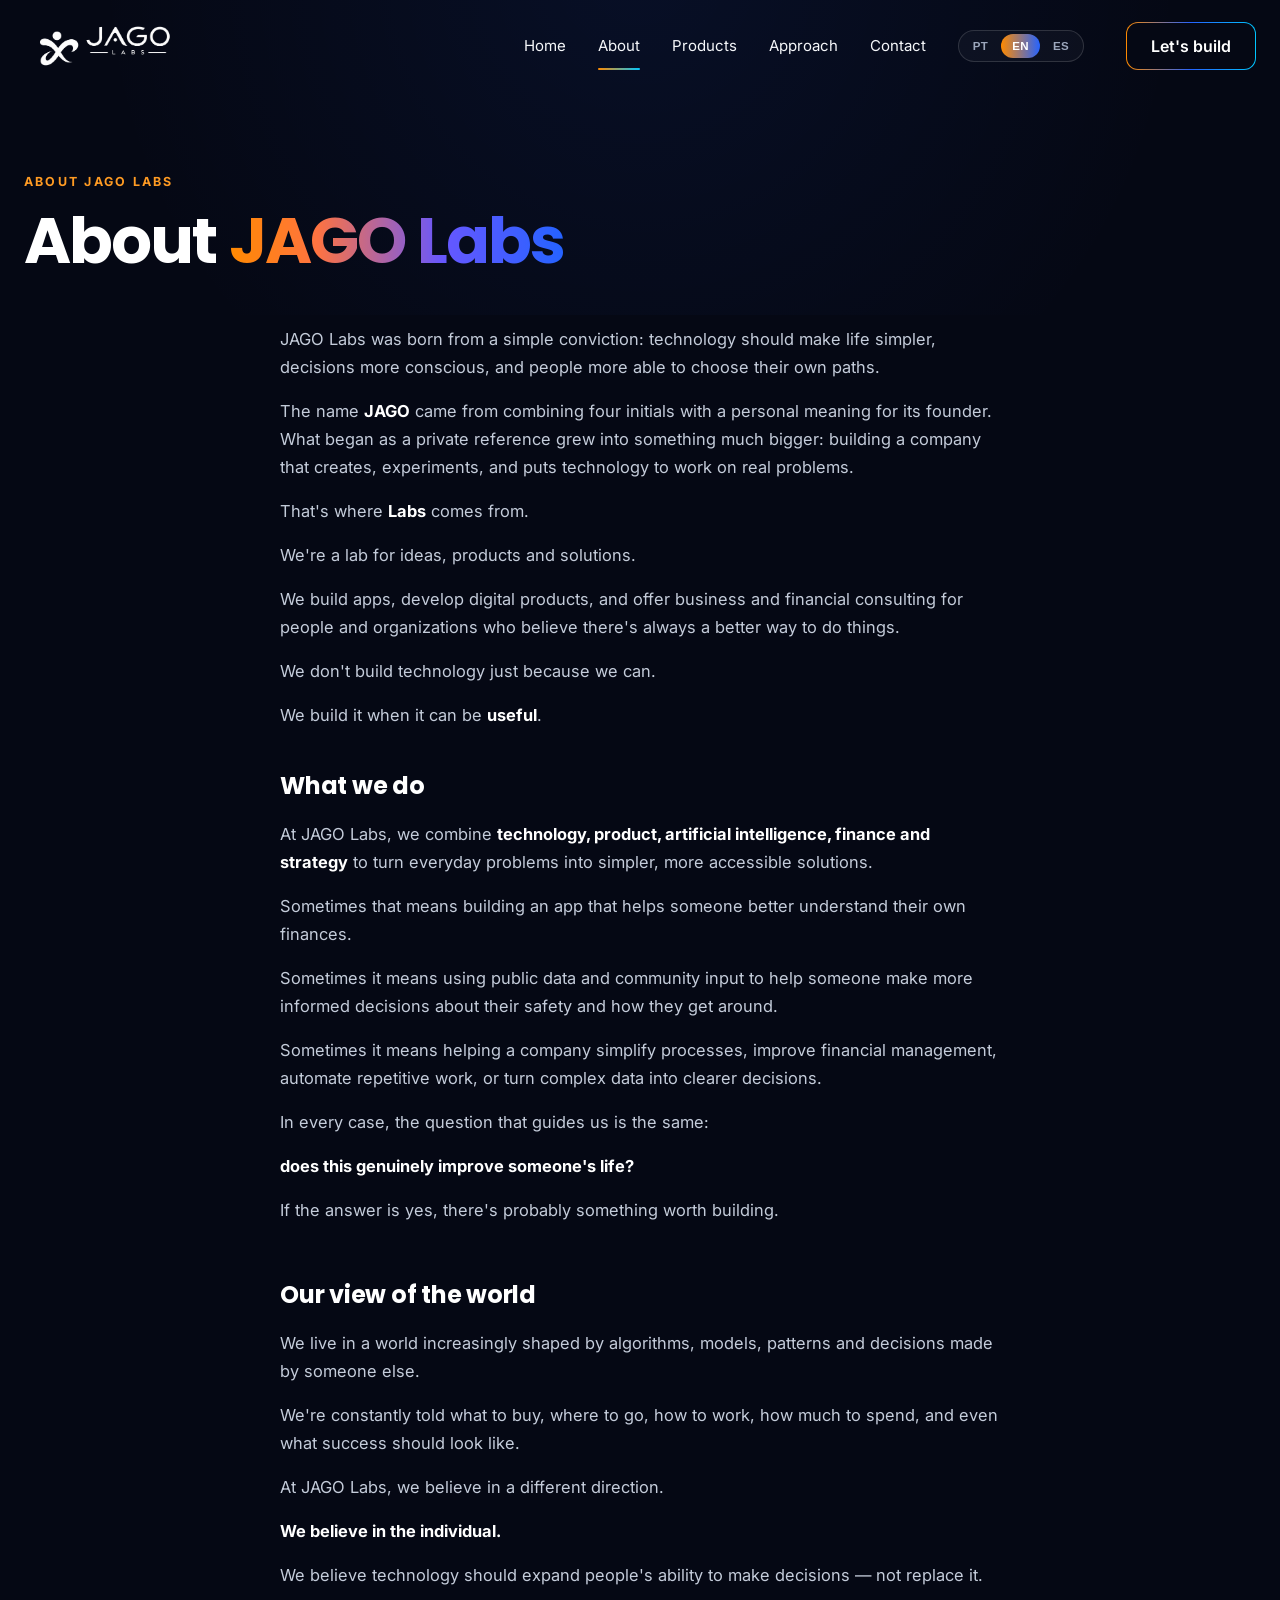
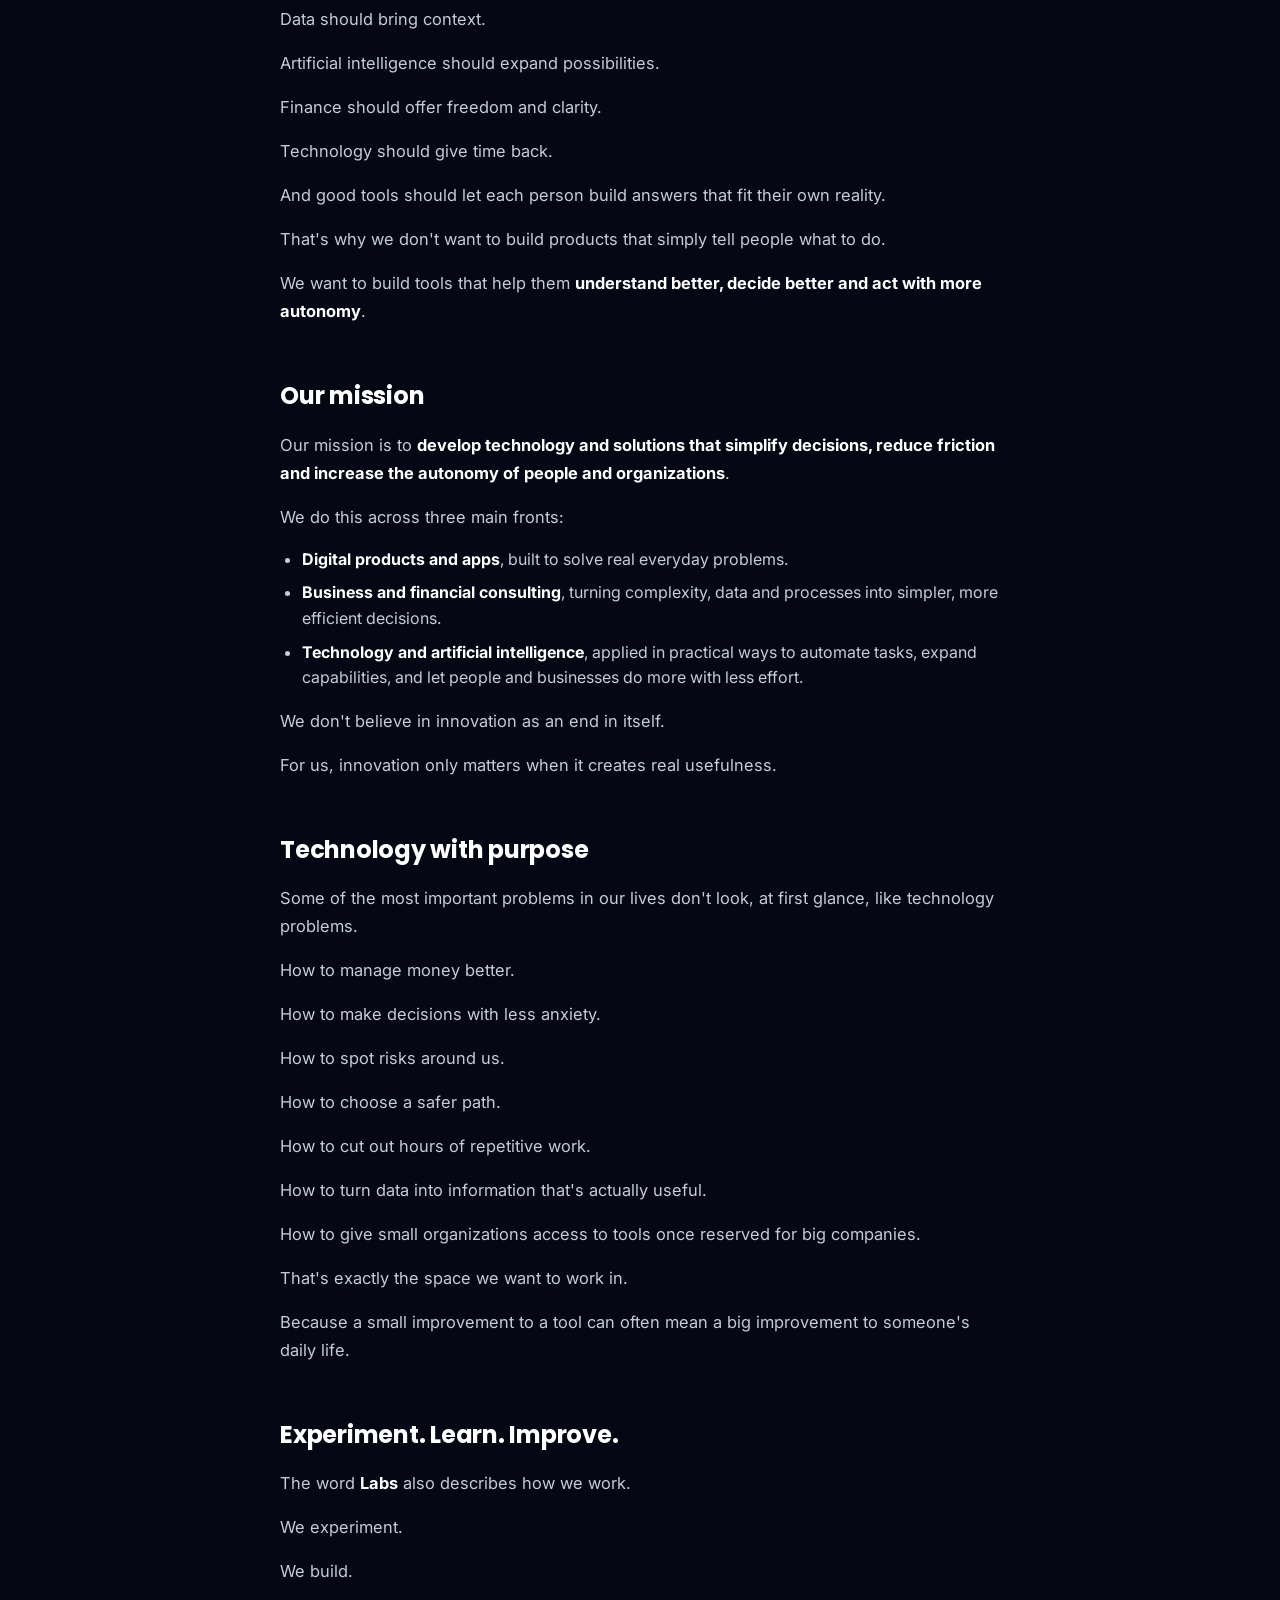
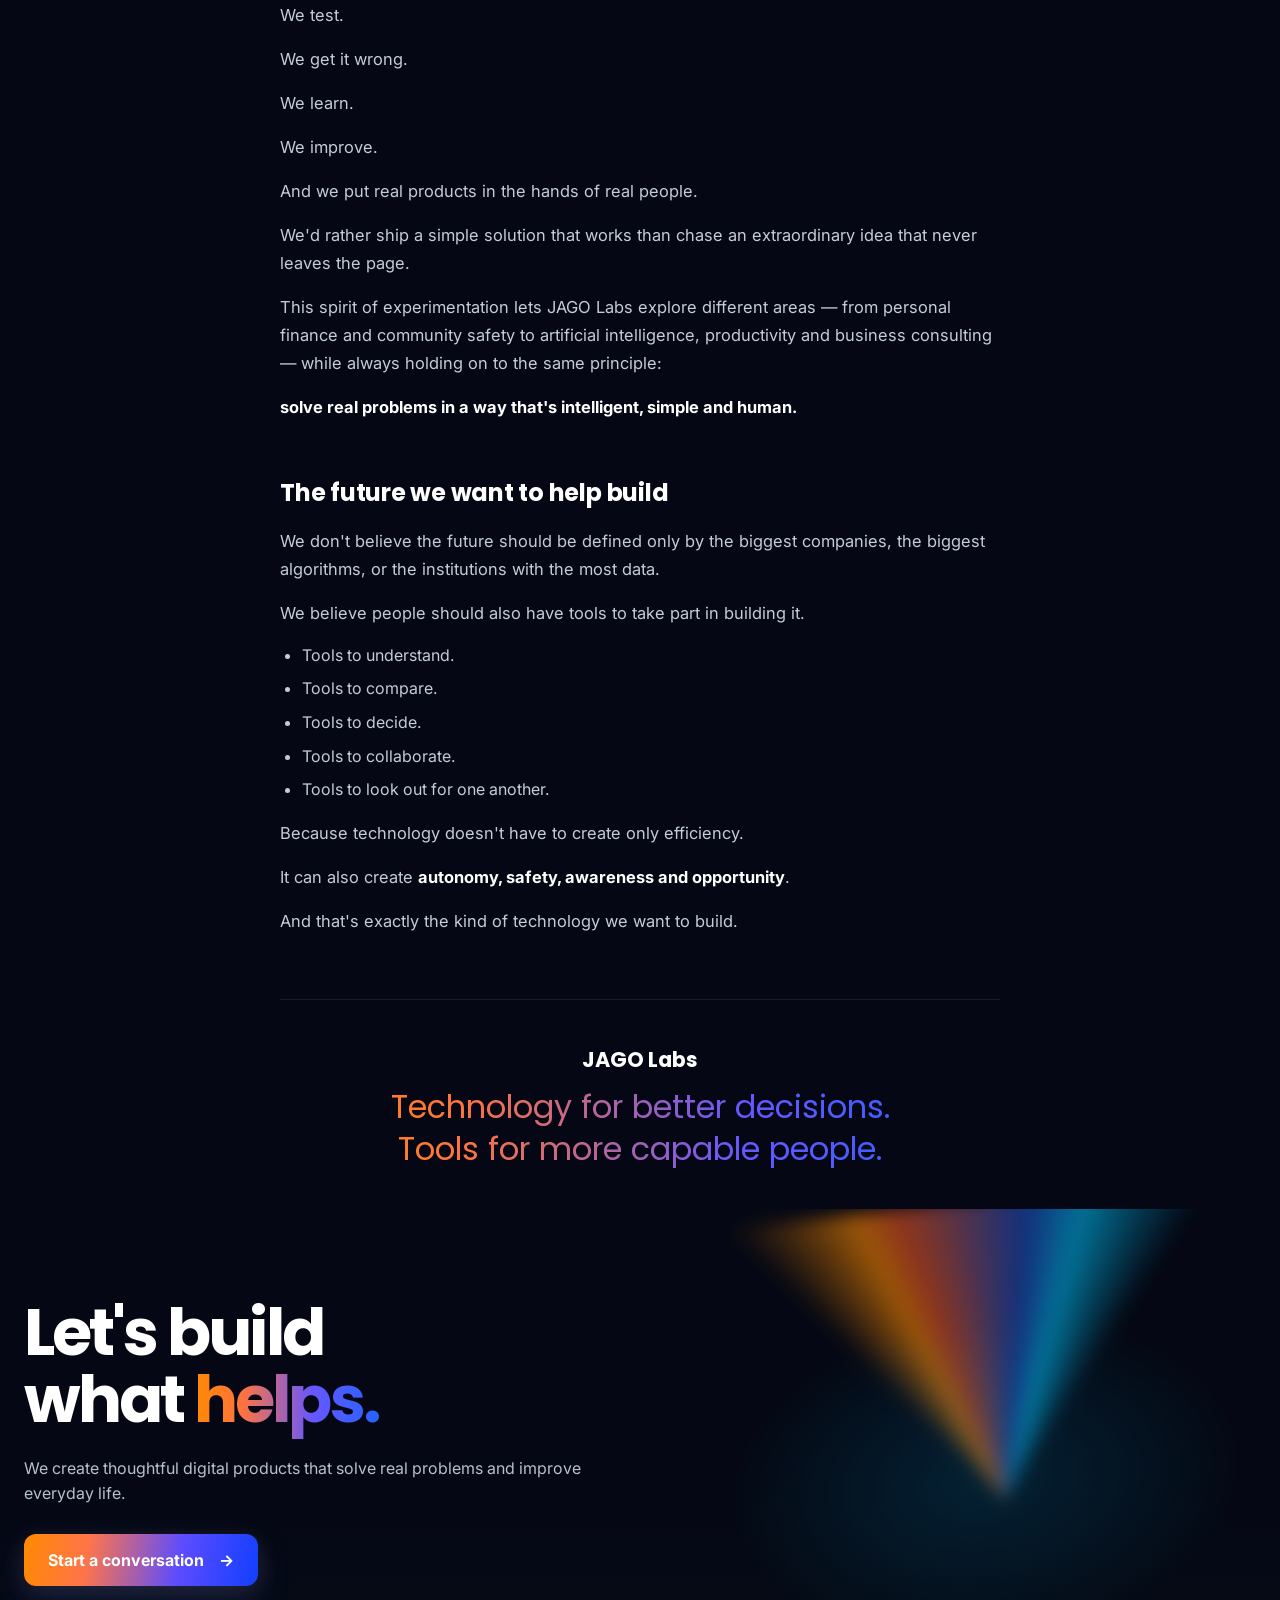
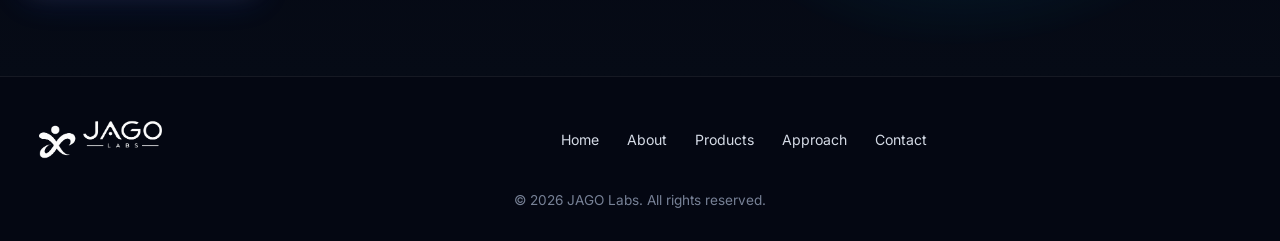
==== about.html @ 6c02ca6c "Initial commit: JAGO Labs website with PT/EN/ES i18n - Homepage, About, and What's next pages with f" ====
<!doctype html>
<html lang="en">
<head>
  <meta charset="utf-8" />
  <meta name="viewport" content="width=device-width, initial-scale=1" />
  <meta name="theme-color" content="#050814" />
  <meta name="description" content="Meet JAGO Labs: a product, technology and consulting lab built to simplify decisions and expand people's autonomy.">
  <title>About — JAGO Labs</title>

  <link rel="canonical" href="https://jagolabs.tech/about.html">
  <link rel="alternate" hreflang="en" href="https://jagolabs.tech/about.html?lang=en">
  <link rel="alternate" hreflang="pt" href="https://jagolabs.tech/about.html?lang=pt">
  <link rel="alternate" hreflang="es" href="https://jagolabs.tech/about.html?lang=es">
  <link rel="alternate" hreflang="x-default" href="https://jagolabs.tech/about.html">

  <meta property="og:type" content="website">
  <meta property="og:url" content="https://jagolabs.tech/about.html">
  <meta property="og:site_name" content="JAGO Labs">
  <meta property="og:title" content="About — JAGO Labs">
  <meta property="og:description" content="Meet JAGO Labs: a product, technology and consulting lab built to simplify decisions and expand people's autonomy.">
  <meta property="og:image" content="https://jagolabs.tech/assets/jago-og-image.jpg">
  <meta property="og:image:width" content="1200">
  <meta property="og:image:height" content="630">
  <meta name="twitter:card" content="summary">
  <meta name="twitter:title" content="About — JAGO Labs">
  <meta name="twitter:description" content="Meet JAGO Labs: a product, technology and consulting lab built to simplify decisions and expand people's autonomy.">
  <meta name="twitter:image" content="https://jagolabs.tech/assets/jago-og-image.jpg">

  <link rel="icon" type="image/png" href="assets/favicon.png">
  <link rel="apple-touch-icon" href="assets/apple-touch-icon.png">

  <link rel="preconnect" href="https://fonts.googleapis.com">
  <link rel="preconnect" href="https://fonts.gstatic.com" crossorigin>
  <link href="https://fonts.googleapis.com/css2?family=Inter:wght@400;500;600;700&family=Poppins:wght@500;600;700&display=swap" rel="stylesheet">
  <link rel="stylesheet" href="styles.css" />
</head>
<body data-meta-prefix="about.">
  <a class="skip-link" href="#main">Skip to content</a>

  <header class="site-header" id="top">
    <div class="container nav-wrap">
      <a class="brand" href="index.html#top" aria-label="JAGO Labs home">
        <img src="assets/jago-logo_white.png" alt="JAGO Labs">
      </a>
      <button class="menu-toggle" aria-label="Open navigation" aria-expanded="false"><span></span><span></span></button>
      <nav class="nav" aria-label="Primary navigation">
        <a href="index.html#top" data-i18n="nav.home">Home</a>
        <a class="active" href="about.html" data-i18n="nav.about">About</a>
        <a href="index.html#products" data-i18n="nav.products">Products</a>
        <a href="index.html#approach" data-i18n="nav.approach">Approach</a>
        <a href="mailto:info@jagolabs.tech" data-i18n="nav.contact" data-open-contact>Contact</a>
        <div class="lang-switch" role="group" aria-label="Language">
          <button type="button" class="lang-option" data-lang="pt">PT</button>
          <button type="button" class="lang-option" data-lang="en">EN</button>
          <button type="button" class="lang-option" data-lang="es">ES</button>
        </div>
      </nav>
      <a class="nav-cta" href="mailto:info@jagolabs.tech" data-i18n="nav.cta" data-open-contact>Let's build</a>
    </div>
  </header>

  <main id="main">
    <section class="about-hero section">
      <div class="container">
        <p class="eyebrow" data-i18n="about.eyebrow">ABOUT JAGO LABS</p>
        <h1><span data-i18n="about.title1">About</span> <span class="gradient-text" data-i18n="about.title2">JAGO Labs</span></h1>
      </div>
    </section>

    <section class="about-content section">
      <div class="container about-container">
        <div class="about-block" data-i18n="about.intro"></div>

        <h3 data-i18n="about.h.whatWeDo">What we do</h3>
        <div class="about-block" data-i18n="about.whatWeDo"></div>

        <h3 data-i18n="about.h.worldview">Our view of the world</h3>
        <div class="about-block" data-i18n="about.worldview"></div>

        <h3 data-i18n="about.h.mission">Our mission</h3>
        <div class="about-block" data-i18n="about.mission"></div>

        <h3 data-i18n="about.h.techPurpose">Technology with purpose</h3>
        <div class="about-block" data-i18n="about.techPurpose"></div>

        <h3 data-i18n="about.h.experiment">Experiment. Learn. Improve.</h3>
        <div class="about-block" data-i18n="about.experiment"></div>

        <h3 data-i18n="about.h.future">The future we want to help build</h3>
        <div class="about-block" data-i18n="about.future"></div>

        <div class="about-closing" data-i18n="about.closing"></div>
      </div>
    </section>

    <section class="cta-section section">
      <div class="cta-wave" aria-hidden="true"></div>
      <div class="container cta-grid">
        <div>
          <h2><span data-i18n="cta.title1">Let's build</span><br><span data-i18n="cta.title2">what</span> <span class="gradient-text" data-i18n="cta.title3">helps.</span></h2>
          <p data-i18n="cta.lead">We create thoughtful digital products that solve real problems and improve everyday life.</p>
          <a class="button button-primary" href="mailto:info@jagolabs.tech" data-open-contact><span data-i18n="cta.button">Start a conversation</span> <span aria-hidden="true">→</span></a>
        </div>
      </div>
    </section>
  </main>

  <footer class="footer">
    <div class="container footer-row">
      <img src="assets/jago-logo_white.png" alt="JAGO Labs" class="footer-logo">
      <nav class="footer-nav" aria-label="Footer navigation">
        <a href="index.html#top" data-i18n="nav.home">Home</a><a href="about.html" data-i18n="nav.about">About</a><a href="index.html#products" data-i18n="nav.products">Products</a><a href="index.html#approach" data-i18n="nav.approach">Approach</a><a href="mailto:info@jagolabs.tech" data-i18n="nav.contact" data-open-contact>Contact</a>
      </nav>
    </div>
    <div class="container copyright">© <span id="year"></span> JAGO Labs. <span data-i18n="footer.rights">All rights reserved.</span></div>
  </footer>

  <div class="modal-overlay" id="contactModal" role="dialog" aria-modal="true" aria-labelledby="contactModalTitle" aria-hidden="true">
    <div class="modal-box">
      <button type="button" class="modal-close" id="contactModalClose" aria-label="Close">×</button>
      <h3 id="contactModalTitle" data-i18n="contact.modalTitle">Let's talk</h3>
      <p class="modal-lead" data-i18n="contact.modalLead">Tell us a bit about you and what you have in mind — we'll get back to you.</p>
      <form id="contactForm">
        <label for="contactName" data-i18n="contact.nameLabel">Name</label>
        <input type="text" id="contactName" name="name" autocomplete="name" required>

        <label for="contactContact" data-i18n="contact.contactLabel">Email or phone</label>
        <input type="text" id="contactContact" name="contact" autocomplete="email" required>

        <label for="contactMessage" data-i18n="contact.messageLabel">Message</label>
        <textarea id="contactMessage" name="message" rows="4" required></textarea>

        <button type="submit" class="button button-primary"><span data-i18n="contact.send">Send</span> <span aria-hidden="true">→</span></button>
      </form>
      <p class="modal-alt"><span data-i18n="contact.orDirect">Prefer to write directly?</span> <a href="mailto:info@jagolabs.tech">info@jagolabs.tech</a></p>
    </div>
  </div>

  <script src="i18n.js"></script>
  <script src="script.js"></script>
</body>
</html>
---- styles.css ----
:root{--navy:#050814;--navy-2:#0A1020;--card:#0F1624;--white:#FFF;--muted:#9CA7BC;--line:rgba(255,255,255,.08);--orange:#FF8A00;--orange-2:#FF5A21;--blue:#2563FF;--cyan:#00C6FF;--green:#4ADE80;--purple:#A855F7;--radius:20px;--shadow:0 18px 40px rgba(0,0,0,.32)}
*{box-sizing:border-box}html{scroll-behavior:smooth}body{margin:0;background:radial-gradient(circle at 50% -10%,rgba(37,99,255,.08),transparent 34rem),var(--navy);color:var(--white);font-family:"Inter",system-ui,-apple-system,BlinkMacSystemFont,"Segoe UI",sans-serif;line-height:1.55;overflow-x:hidden}a{color:inherit;text-decoration:none}img{max-width:100%;display:block}.container{width:min(1280px,calc(100% - 48px));margin-inline:auto}.section{position:relative}.eyebrow{margin:0 0 16px;font-size:.78rem;letter-spacing:.18em;font-weight:700;color:#FF9B23}.eyebrow.blue{color:#2F7BFF}.gradient-text{background:linear-gradient(90deg,var(--orange) 0%,#FF7340 26%,#6657FF 64%,var(--blue) 100%);-webkit-background-clip:text;background-clip:text;color:transparent}
.skip-link{position:absolute;left:16px;top:-60px;z-index:100;background:var(--white);color:var(--navy);padding:10px 18px;border-radius:10px;font-weight:700;transition:top .2s}.skip-link:focus{top:16px}
.site-header{position:absolute;inset:0 0 auto;z-index:30;height:92px;display:flex;align-items:center}.nav-wrap{display:flex;align-items:center;gap:30px}.brand{width:190px;flex:0 0 auto}.nav{display:flex;align-items:center;gap:32px;margin-left:auto}.nav a{position:relative;color:#F5F7FA;font-size:.94rem;padding:18px 0}.nav a.active::after,.nav a:hover::after{content:"";position:absolute;left:0;right:0;bottom:6px;height:2px;background:linear-gradient(90deg,var(--orange),var(--cyan));border-radius:99px}.nav-cta{border:1px solid transparent;background:linear-gradient(var(--navy),var(--navy)) padding-box,linear-gradient(90deg,var(--orange),var(--blue),var(--cyan)) border-box;border-radius:12px;padding:11px 24px;margin-left:12px;font-weight:600}.menu-toggle{display:none}
.lang-switch{display:flex;align-items:center;gap:2px;border:1px solid rgba(255,255,255,.14);border-radius:99px;padding:3px;background:rgba(255,255,255,.03)}.lang-option{border:0;background:transparent;color:#9CA7BC;font-size:.72rem;font-weight:700;letter-spacing:.03em;padding:6px 11px;border-radius:99px;cursor:pointer;transition:.2s}.lang-option:hover{color:#F5F7FA}.lang-option.active{background:linear-gradient(90deg,var(--orange),var(--blue));color:#fff}
.hero{min-height:720px;display:flex;align-items:center;padding:132px 0 76px;isolation:isolate;overflow:hidden}.hero::before{content:"";position:absolute;inset:0;background:radial-gradient(circle at 79% 51%,rgba(0,198,255,.11),transparent 22%),radial-gradient(circle at 67% 48%,rgba(37,99,255,.11),transparent 25%);z-index:-3}.hero-grid{display:grid;grid-template-columns:.95fr 1.05fr;align-items:center;gap:50px;position:relative;z-index:4}.hero-copy{max-width:580px}.hero h1{font-family:"Poppins",sans-serif;font-size:clamp(4rem,6.8vw,6.8rem);line-height:.92;letter-spacing:-.055em;margin:0 0 28px}.hero-lead{color:#C8D0DE;max-width:600px;font-size:1.13rem;margin:0 0 34px}.hero-actions{display:flex;gap:16px;flex-wrap:wrap}.button{height:52px;padding:0 24px;display:inline-flex;align-items:center;justify-content:center;gap:15px;border-radius:12px;font-weight:700;transition:.2s}.button:hover{transform:translateY(-2px)}.button-primary{background:linear-gradient(100deg,var(--orange) 0%,#FF7548 27%,#5C4CFF 66%,#123FFF 100%);box-shadow:0 12px 34px rgba(37,99,255,.2),0 6px 24px rgba(255,138,0,.12)}.button-secondary{background:rgba(9,13,26,.6);border:1px solid rgba(255,255,255,.25)}
.hero-art{min-height:475px;display:grid;place-items:center;position:relative}.hero-symbol{width:min(420px,70%);filter:drop-shadow(0 22px 50px rgba(13,68,255,.22));position:relative;z-index:3}.symbol-orbit{width:490px;height:490px;position:absolute;border:1px solid rgba(0,198,255,.08);border-radius:50%;transform:rotate(-17deg)}.particle{position:absolute;width:4px;height:4px;border-radius:50%;background:#00C6FF;box-shadow:0 0 12px #00C6FF}.p1{right:12%;top:18%}.p2{right:3%;top:47%}.p3{left:14%;bottom:16%;background:#FF8A00}.p4{right:24%;bottom:5%}.hero-wave{position:absolute;left:-2%;right:-2%;bottom:-3%;width:104%;height:81%;z-index:-1;pointer-events:none}.hero-glow{position:absolute;width:420px;height:420px;filter:blur(100px);opacity:.14;border-radius:50%;z-index:-2}.hero-glow--orange{background:var(--orange);left:-220px;bottom:-110px}.hero-glow--blue{background:var(--cyan);right:-220px;bottom:-100px}
.section-panel{background:radial-gradient(circle at 50% 0%,rgba(37,99,255,.06),transparent 29rem),linear-gradient(180deg,#07101E 0%,#050A15 100%);padding:74px 0 70px;border-top:1px solid rgba(255,255,255,.03)}.section-heading{text-align:center;max-width:760px;margin:0 auto 42px}.section-heading h2{font-family:"Poppins",sans-serif;font-size:clamp(2.3rem,4vw,3.6rem);line-height:1.1;margin:0 0 14px;letter-spacing:-.035em}.section-heading p{color:var(--muted);margin:0;font-size:1.03rem}.product-grid{display:grid;grid-template-columns:repeat(3,1fr);gap:20px}.product-card{position:relative;min-height:350px;overflow:hidden;border:1px solid rgba(255,255,255,.09);border-radius:var(--radius);background:linear-gradient(145deg,rgba(255,255,255,.032),rgba(255,255,255,.008)),var(--card);box-shadow:var(--shadow);padding:28px 26px;display:grid;grid-template-columns:1fr 145px;gap:16px}.product-card::after{content:"";position:absolute;inset:auto -70px -100px auto;width:220px;height:220px;border-radius:50%;filter:blur(60px);opacity:.08}.product-card--green::after{background:var(--green)}.product-card--blue::after{background:var(--blue)}.product-card--purple::after{background:var(--purple)}.product-title-row{display:flex;align-items:center;gap:14px}.product-icon{width:58px;height:58px;border-radius:15px;display:grid;place-items:center;font-size:1.7rem;font-weight:800;background:rgba(74,222,128,.11);color:var(--green);border:1px solid rgba(255,255,255,.06)}.product-icon--logo{background:transparent;border:0;padding:0}.product-icon--logo img{width:100%;height:100%;object-fit:contain;display:block}.product-card--blue .product-icon{background:rgba(37,99,255,.15);color:#2C8DFF}.product-card--purple .product-icon{background:rgba(168,85,247,.14);color:#A855F7}.product-copy{display:flex;flex-direction:column}.product-copy h3{margin:0;font-size:1.35rem}.product-card--green h3,.product-card--green .learn-link{color:var(--green)}.product-card--blue h3,.product-card--blue .learn-link{color:#31A5FF}.product-card--purple h3,.product-card--purple .learn-link{color:#B46AFF}.product-tagline{margin:3px 0 0;font-size:.9rem;color:#EEF3FB}.product-description{color:#AEB8C9;margin:30px 0 24px;font-size:.95rem}.learn-link{font-weight:700;margin-top:auto}.learn-link span{padding-left:8px}
.phone{align-self:end;justify-self:end;width:142px;height:278px;border-radius:28px;padding:7px;background:linear-gradient(135deg,#4D5562,#0A0D12 40%,#5B6370);box-shadow:0 12px 28px rgba(0,0,0,.45);position:relative;transform:translateY(10px)}.phone::after{content:"";position:absolute;inset:7px;border-radius:22px;border:1px solid rgba(255,255,255,.05);pointer-events:none}.phone-notch{position:absolute;top:9px;left:50%;transform:translateX(-50%);width:58px;height:14px;border-radius:0 0 10px 10px;background:#05070B;z-index:4}.screen{height:100%;border-radius:22px;background:linear-gradient(180deg,#0A1019,#0D141F);padding:35px 12px 12px;color:#F3F6FA;display:flex;flex-direction:column;gap:9px;overflow:hidden}.screen small{color:#97A3B4}.screen strong{font-size:.96rem}.screen-row{display:flex;justify-content:space-between;font-size:.57rem;color:#8691A0;border-top:1px solid rgba(255,255,255,.05);padding-top:8px}.screen-row b{color:#DCE4EF}.ring{width:62px;height:62px;border-radius:50%;margin:10px auto 3px;background:conic-gradient(var(--green) 0 78%,#1A2433 78% 100%);position:relative}.ring::after{content:"78%";position:absolute;inset:10px;display:grid;place-items:center;border-radius:50%;background:#0C131C;font-size:.67rem;font-weight:700}.health-pill{margin-top:auto;text-align:center;color:var(--green);background:rgba(74,222,128,.08);border:1px solid rgba(74,222,128,.16);padding:7px 5px;border-radius:10px;font-size:.62rem}.map-screen{position:relative;background:linear-gradient(35deg,rgba(8,12,20,.4),rgba(9,15,28,.34)),repeating-linear-gradient(40deg,#263142 0 8px,#1B2532 8px 10px)}.map-dot{position:absolute;width:10px;height:10px;border-radius:50%;background:#FF7A00;border:2px solid white;box-shadow:0 0 0 4px rgba(255,122,0,.15)}.d1{left:22px;top:76px}.d2{right:24px;top:85px}.d3{left:58px;top:126px}.d4{right:43px;top:145px}.d5{left:28px;bottom:72px}.d6{right:22px;bottom:82px}.map-route{position:absolute;left:15px;right:15px;top:110px;height:70px;border:2px dashed rgba(49,165,255,.8);border-radius:50%}.map-cta{position:absolute;left:10px;right:10px;bottom:12px;padding:8px;text-align:center;border-radius:10px;background:#121D2A;border:1px solid rgba(255,255,255,.07);color:#CFE7FF;font-size:.6rem}.task{display:flex;align-items:center;gap:8px;padding:9px 0;border-bottom:1px solid rgba(255,255,255,.05);font-size:.56rem;color:#B3BDCA}.task i{width:9px;height:9px;border:1px solid #A855F7;border-radius:50%}
.values-strip{margin-top:30px;border:1px solid rgba(255,255,255,.08);background:linear-gradient(90deg,rgba(255,138,0,.025),rgba(37,99,255,.03),rgba(0,198,255,.025));border-radius:18px;padding:26px 22px;display:grid;grid-template-columns:repeat(4,1fr);gap:0;box-shadow:var(--shadow)}.value-item{display:grid;grid-template-columns:52px 1fr;gap:14px;padding:6px 25px;border-right:1px solid rgba(255,255,255,.08)}.value-item:last-child{border-right:0}.value-icon{width:48px;height:48px;border-radius:50%;display:grid;place-items:center;font-weight:800;border:1px solid currentColor;background:rgba(255,255,255,.025)}.value-icon.orange{color:var(--orange)}.value-icon.blue{color:#2A8CFF}.value-icon.green{color:#52D85F}.value-icon.purple{color:#9B55FF}.value-item h4{margin:2px 0 4px;font-size:.95rem}.value-item p{margin:0;color:#8F9AAF;font-size:.76rem;line-height:1.45}
.cta-section{min-height:420px;padding:90px 0;overflow:hidden;background:linear-gradient(180deg,#050814,#050814 60%,#060B16)}.cta-grid{min-height:260px;display:flex;align-items:center;position:relative;z-index:3}.cta-grid>div{max-width:560px}.cta-grid h2{font-family:"Poppins",sans-serif;font-size:clamp(3rem,5.1vw,5.3rem);line-height:1.02;letter-spacing:-.045em;margin:0 0 24px}.cta-grid p{color:#B7C0CE;max-width:560px;margin-bottom:28px}.cta-wave{position:absolute;right:-6%;top:8%;width:58%;height:100%;background:radial-gradient(ellipse at 50% 50%,rgba(0,198,255,.16),transparent 42%),conic-gradient(from 220deg at 52% 54%,transparent 0 28%,rgba(255,138,0,.7) 33%,rgba(255,90,33,.65) 35%,rgba(37,99,255,.52) 42%,rgba(0,198,255,.65) 45%,transparent 50% 100%);filter:blur(7px);transform:rotate(-7deg) scale(1.2);opacity:.85}.footer{border-top:1px solid rgba(255,255,255,.07);padding:34px 0 30px;background:#040712}.footer-row{display:flex;align-items:center;gap:28px}.footer-logo{width:180px}.footer-nav{display:flex;gap:28px;margin:auto}.footer-nav a{color:#D4DAE5;font-size:.88rem}.copyright{text-align:center;color:#778196;margin-top:22px;font-size:.85rem}
.modal-overlay{position:fixed;inset:0;background:rgba(3,5,12,.72);backdrop-filter:blur(3px);display:none;align-items:center;justify-content:center;z-index:200;padding:20px}.modal-overlay.open{display:flex}.modal-box{position:relative;width:min(460px,100%);max-height:90vh;overflow-y:auto;background:linear-gradient(160deg,#0F1624,#0A0F1B);border:1px solid rgba(255,255,255,.1);border-radius:20px;padding:34px 30px 28px;box-shadow:0 30px 70px rgba(0,0,0,.5)}.modal-close{position:absolute;top:14px;right:14px;width:34px;height:34px;border-radius:50%;border:1px solid rgba(255,255,255,.15);background:transparent;color:#F5F7FA;font-size:1.3rem;line-height:1;cursor:pointer;display:grid;place-items:center}.modal-close:hover{border-color:rgba(255,255,255,.4)}.modal-box h3{font-family:"Poppins",sans-serif;font-size:1.7rem;margin:0 0 8px}.modal-lead{color:var(--muted);margin:0 0 22px;font-size:.92rem}
#contactForm{display:flex;flex-direction:column;gap:14px}#contactForm label{font-size:.8rem;font-weight:600;color:#C8D0DE;margin-bottom:-6px}#contactForm input,#contactForm textarea{width:100%;background:rgba(255,255,255,.04);border:1px solid rgba(255,255,255,.14);border-radius:10px;padding:11px 13px;color:#fff;font-family:inherit;font-size:.94rem;resize:vertical}#contactForm input:focus,#contactForm textarea:focus{outline:2px solid var(--cyan);outline-offset:1px}#contactForm button{margin-top:6px;border:0;cursor:pointer}
.modal-alt{margin:20px 0 0;text-align:center;color:var(--muted);font-size:.85rem}.modal-alt a{color:#31A5FF;font-weight:600}

.about-hero{padding:172px 0 40px;background:radial-gradient(circle at 50% -10%,rgba(37,99,255,.08),transparent 34rem),var(--navy)}.about-hero h1{font-family:"Poppins",sans-serif;font-size:clamp(2.6rem,5vw,4.2rem);line-height:1.05;letter-spacing:-.03em;margin:10px 0 0}
.about-content{padding:10px 0 30px}.about-container{max-width:720px;margin:0 auto}.about-container h3{font-family:"Poppins",sans-serif;font-size:1.5rem;letter-spacing:-.01em;margin:52px 0 16px;color:#fff}.about-container h3:first-of-type{margin-top:38px}.about-block p{color:#C4CCDA;font-size:1.03rem;line-height:1.7;margin:0 0 16px}.about-block strong{color:#fff;font-weight:700}.about-block ul{margin:0 0 16px;padding-left:22px;color:#C4CCDA}.about-block li{margin-bottom:8px;line-height:1.6}.about-closing{margin:64px 0 10px;text-align:center;padding-top:44px;border-top:1px solid rgba(255,255,255,.08)}.about-brand{font-family:"Poppins",sans-serif;font-weight:700;font-size:1.3rem;margin:0 0 10px;color:#fff}.about-tagline{font-family:"Poppins",sans-serif;font-size:clamp(1.4rem,3vw,2rem);line-height:1.3;margin:0;background:linear-gradient(90deg,var(--orange) 0%,#FF7340 26%,#6657FF 64%,var(--blue) 100%);-webkit-background-clip:text;background-clip:text;color:transparent}
@media (max-width:860px){.about-hero{padding:130px 0 30px}}
.roadmap-section{padding-top:10px}.roadmap-grid{display:grid;grid-template-columns:repeat(auto-fit,minmax(280px,1fr));gap:20px}.roadmap-card{border:1px solid rgba(255,255,255,.09);border-radius:var(--radius);background:linear-gradient(145deg,rgba(255,255,255,.032),rgba(255,255,255,.008)),var(--card);padding:28px 26px;box-shadow:var(--shadow)}.roadmap-card h3{font-family:"Poppins",sans-serif;font-size:1.12rem;margin:0 0 12px;color:#fff}.roadmap-card .about-block p{font-size:.93rem;margin-bottom:12px}
.roadmap-icon{width:52px;height:52px;border-radius:14px;display:grid;place-items:center;margin-bottom:18px;border:1px solid currentColor;background:rgba(255,255,255,.03)}.roadmap-icon svg{width:26px;height:26px}.roadmap-icon.orange{color:var(--orange)}.roadmap-icon.blue{color:#2A8CFF}.roadmap-icon.green{color:#52D85F}.roadmap-icon.purple{color:#9B55FF}.roadmap-icon.cyan{color:var(--cyan)}
.sector-tags{display:flex;flex-wrap:wrap;gap:10px;justify-content:center;margin:26px 0 40px}.sector-tags .sector-tag{padding:8px 16px;border-radius:99px;border:1px solid rgba(255,255,255,.14);background:rgba(255,255,255,.03);font-size:.85rem;color:#DCE4EF}
.roadmap-closing{text-align:center;max-width:640px;margin:0 auto}
@media (max-width:1050px){.nav{gap:20px}.product-grid{grid-template-columns:1fr}.product-card{min-height:315px;grid-template-columns:1fr 170px}.values-strip{grid-template-columns:1fr 1fr}.value-item:nth-child(2){border-right:0}.value-item:nth-child(-n+2){border-bottom:1px solid rgba(255,255,255,.08);padding-bottom:20px;margin-bottom:14px}}
@media (max-width:860px){.site-header{height:78px}.brand{width:155px}.nav,.nav-cta{display:none}.menu-toggle{display:block;margin-left:auto;width:44px;height:44px;border:0;background:transparent;position:relative}.menu-toggle span{position:absolute;width:22px;height:2px;background:#fff;left:11px;transition:.2s}.menu-toggle span:first-child{top:16px}.menu-toggle span:last-child{top:26px}.menu-toggle[aria-expanded="true"] span:first-child{transform:translateY(5px) rotate(45deg)}.menu-toggle[aria-expanded="true"] span:last-child{transform:translateY(-5px) rotate(-45deg)}.nav.open{display:flex;position:absolute;top:68px;left:24px;right:24px;flex-direction:column;align-items:flex-start;gap:4px;background:rgba(5,8,20,.97);border:1px solid var(--line);border-radius:16px;padding:18px 22px;box-shadow:var(--shadow)}.nav.open a{width:100%}.nav.open .lang-switch{margin-top:10px}.hero{padding-top:112px}.hero-grid{grid-template-columns:1fr;gap:15px}.hero-copy{max-width:670px}.hero-art{min-height:340px}.hero-symbol{width:min(380px,62vw)}.hero-wave{bottom:5%;height:48%}.cta-wave{width:80%;right:-35%;opacity:.56}}
@media (max-width:640px){.container{width:min(100% - 30px,1280px)}.hero{min-height:auto;padding:112px 0 62px}.hero h1{font-size:clamp(3.6rem,18vw,5.2rem)}.hero-lead{font-size:1rem}.hero-actions{display:grid;grid-template-columns:1fr}.button{width:100%}.hero-art{min-height:290px}.symbol-orbit{width:290px;height:290px}.section-panel{padding-top:56px}.product-card{grid-template-columns:1fr;min-height:520px}.phone{justify-self:center;width:150px;height:290px}.product-description{margin:22px 0 16px}.values-strip{grid-template-columns:1fr;padding:12px 18px}.value-item{border-right:0!important;border-bottom:1px solid rgba(255,255,255,.08);padding:18px 4px!important;margin:0!important}.value-item:last-child{border-bottom:0}.cta-section{padding:70px 0}.cta-wave{right:-60%;width:115%}.footer-row{flex-direction:column;align-items:flex-start}.footer-nav{margin:8px 0;flex-wrap:wrap;gap:14px 22px}.copyright{text-align:left}}
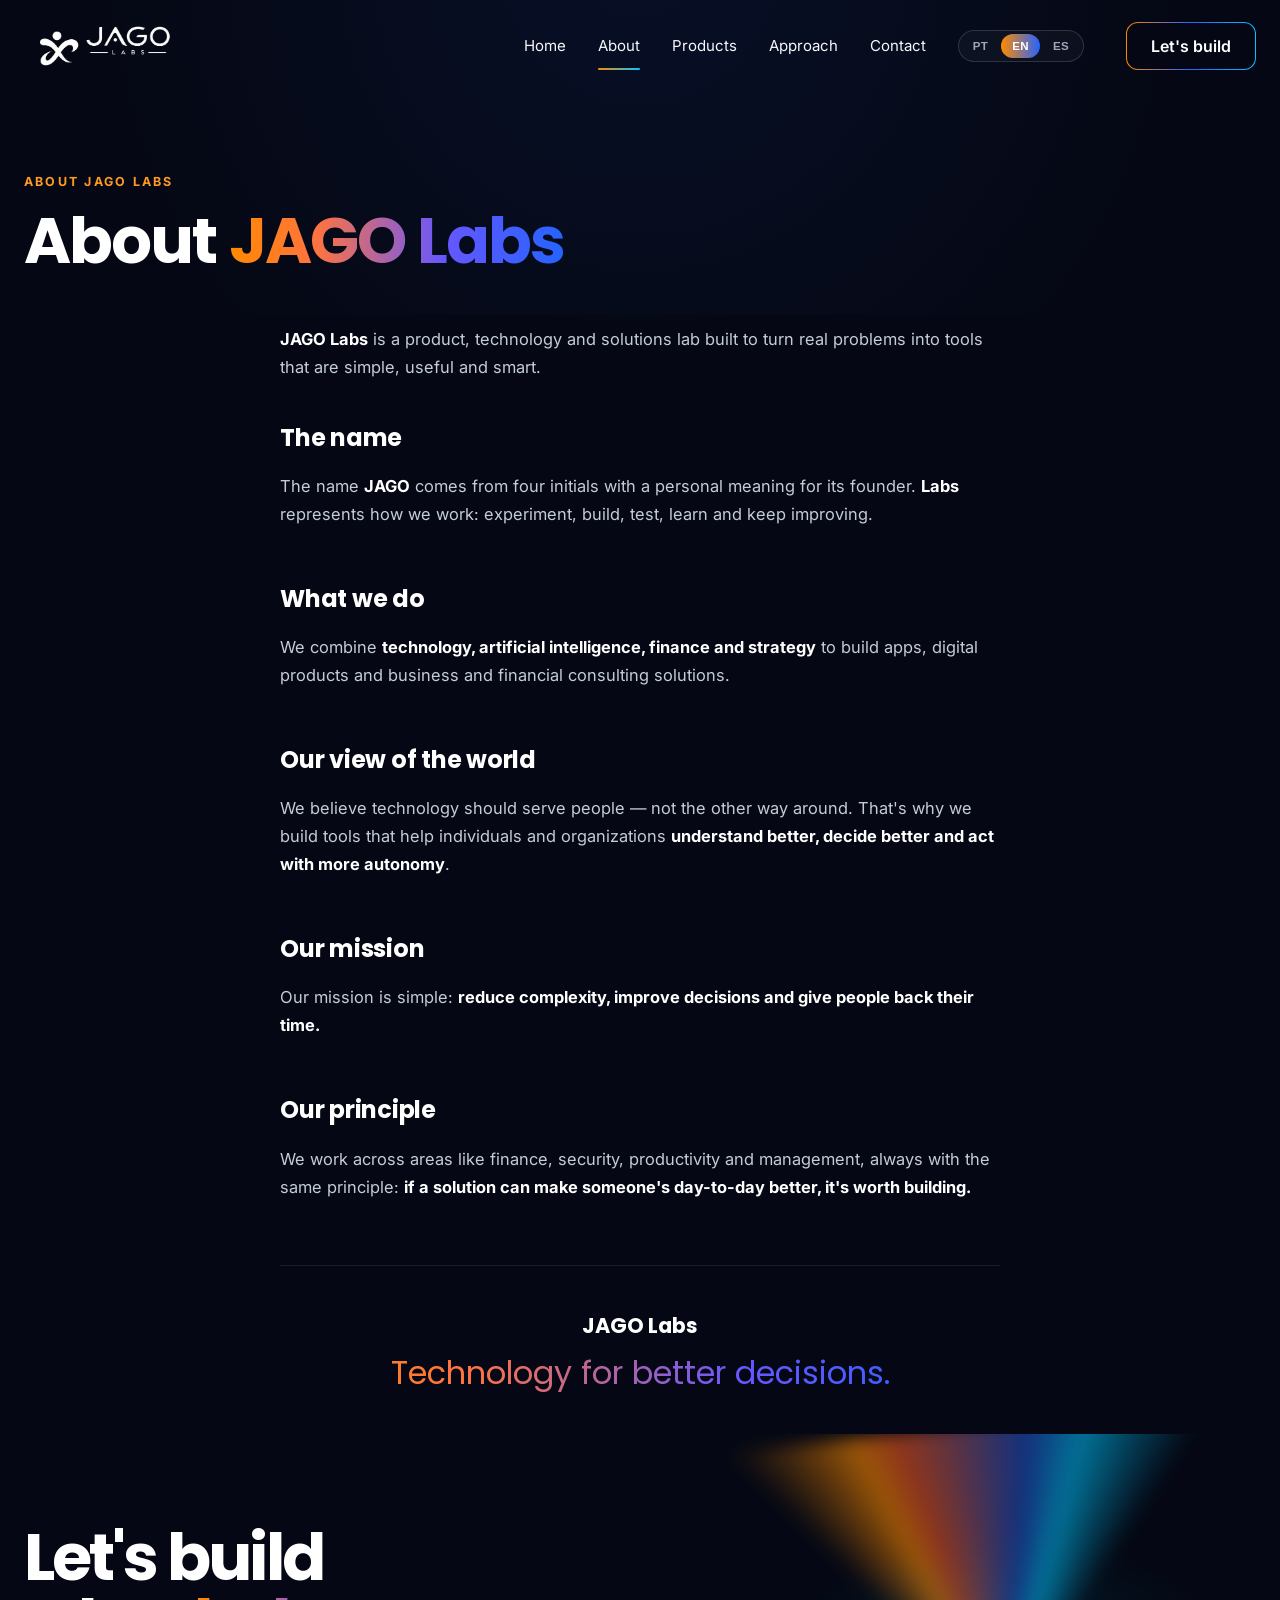
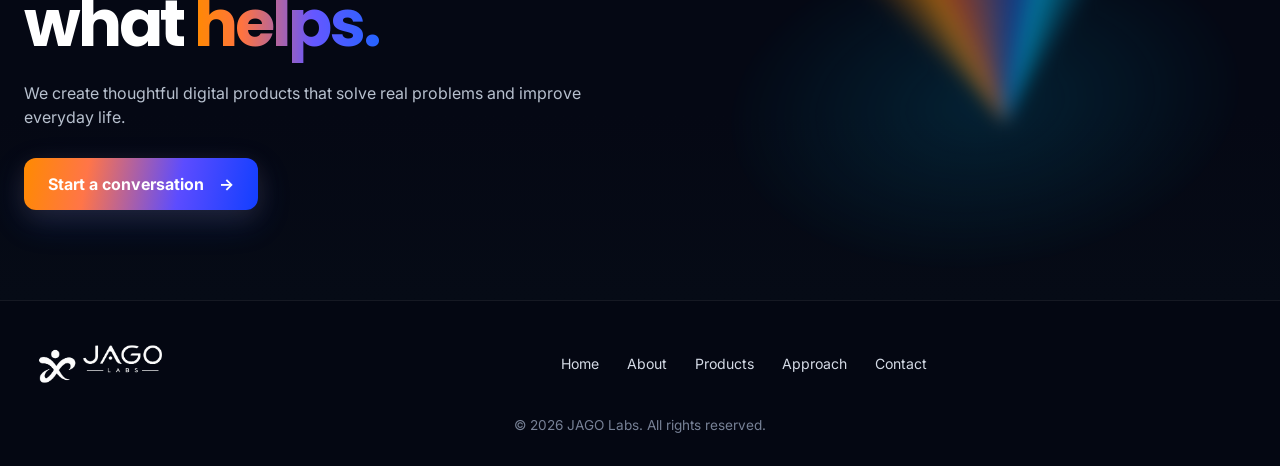
==== commit cd4e574b: "Update About page copy to match jagolabs-sobre-v2.md Restructures the About page into shorter blocks" ====
--- a/about.html
+++ b/about.html
@@ -71,6 +71,9 @@
       <div class="container about-container">
         <div class="about-block" data-i18n="about.intro"></div>
 
+        <h3 data-i18n="about.h.name">The name</h3>
+        <div class="about-block" data-i18n="about.name"></div>
+
         <h3 data-i18n="about.h.whatWeDo">What we do</h3>
         <div class="about-block" data-i18n="about.whatWeDo"></div>
 
@@ -80,14 +83,8 @@
         <h3 data-i18n="about.h.mission">Our mission</h3>
         <div class="about-block" data-i18n="about.mission"></div>
 
-        <h3 data-i18n="about.h.techPurpose">Technology with purpose</h3>
-        <div class="about-block" data-i18n="about.techPurpose"></div>
-
-        <h3 data-i18n="about.h.experiment">Experiment. Learn. Improve.</h3>
-        <div class="about-block" data-i18n="about.experiment"></div>
-
-        <h3 data-i18n="about.h.future">The future we want to help build</h3>
-        <div class="about-block" data-i18n="about.future"></div>
+        <h3 data-i18n="about.h.principle">Our principle</h3>
+        <div class="about-block" data-i18n="about.principle"></div>
 
         <div class="about-closing" data-i18n="about.closing"></div>
       </div>
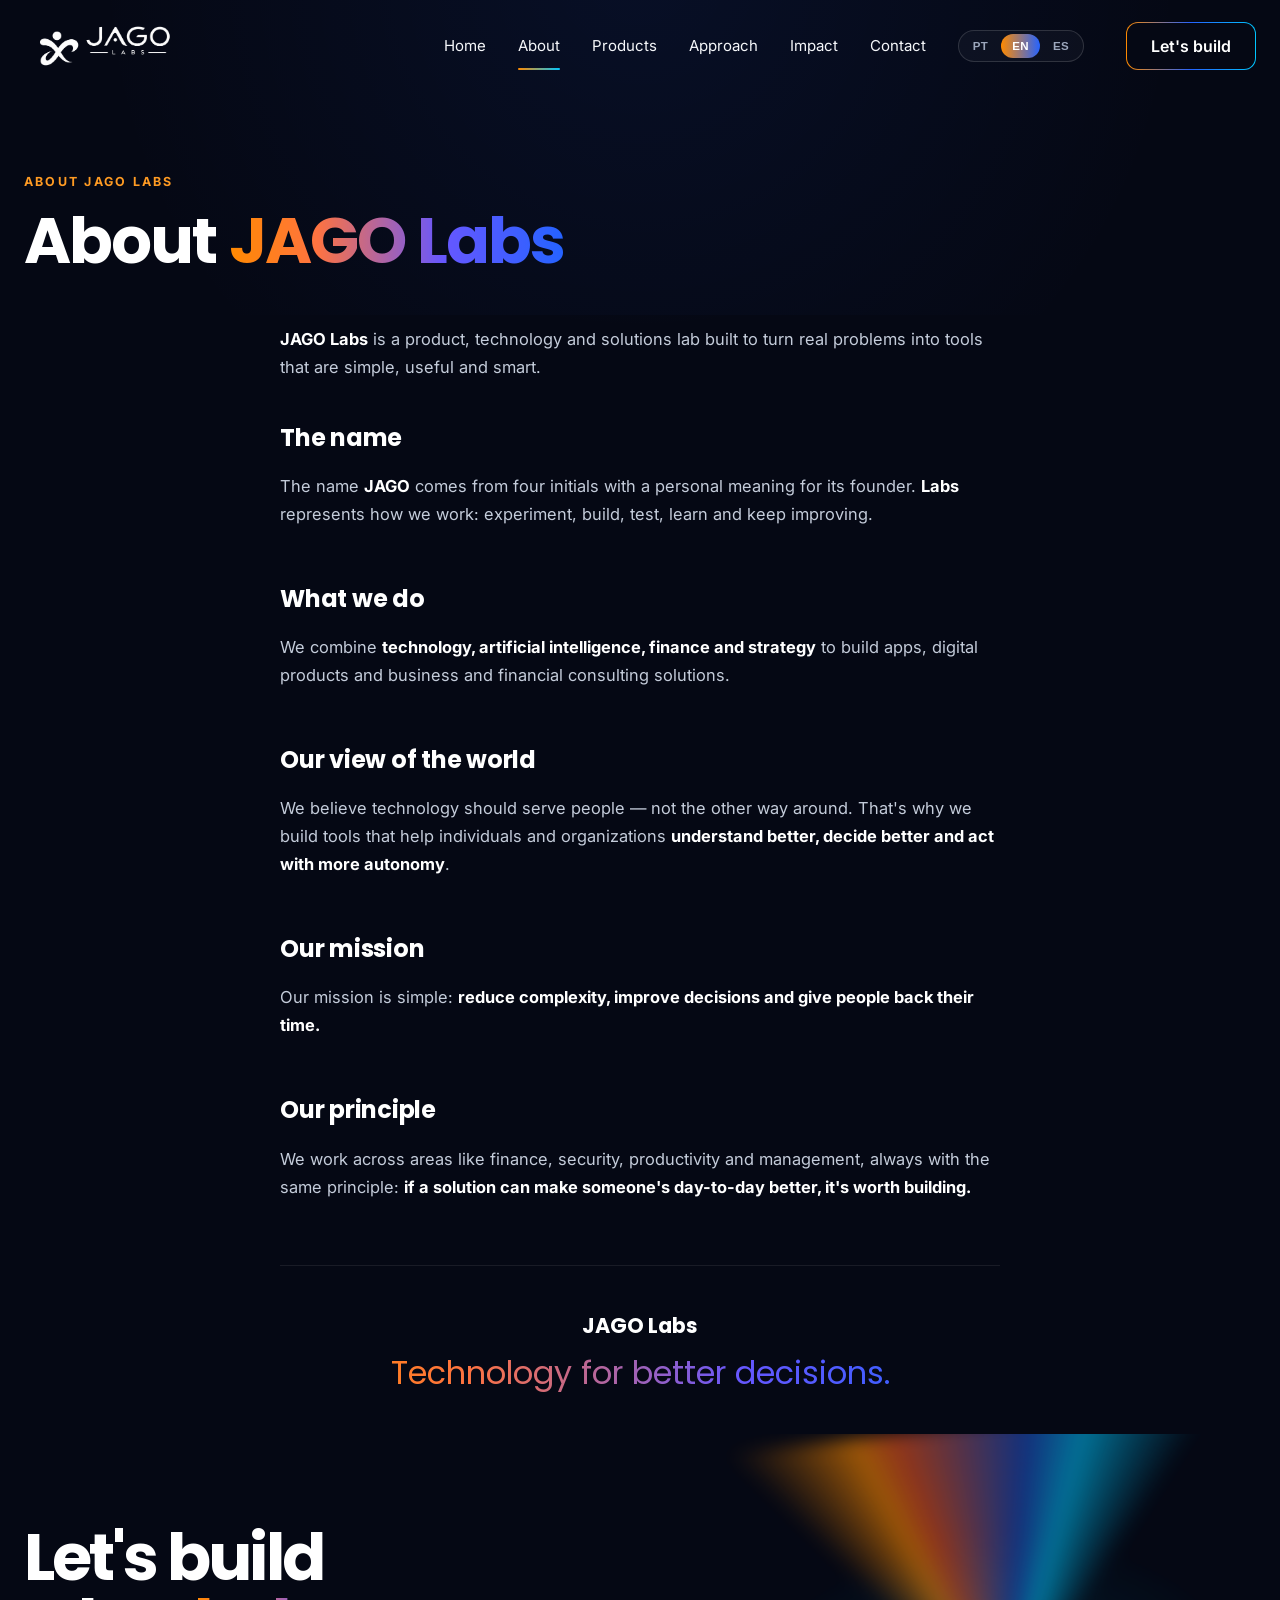
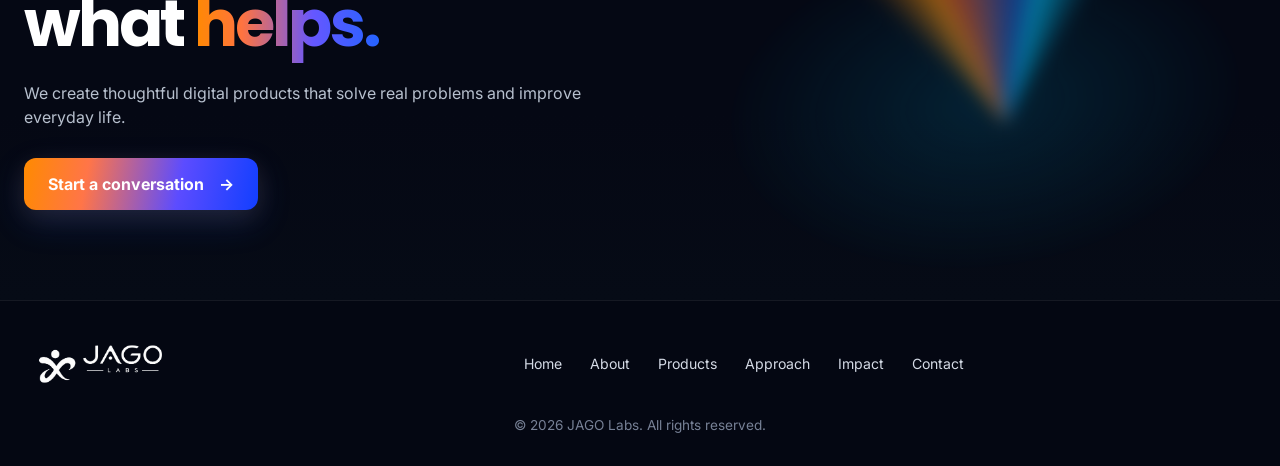
==== commit 21bcdd06: "Add Impact page for the 10%-for-Amazon commitment Adds a dedicated page (PT/EN/ES) covering JAGO Lab" ====
--- a/about.html
+++ b/about.html
@@ -48,6 +48,7 @@
         <a class="active" href="about.html" data-i18n="nav.about">About</a>
         <a href="index.html#products" data-i18n="nav.products">Products</a>
         <a href="index.html#approach" data-i18n="nav.approach">Approach</a>
+        <a href="impact.html" data-i18n="nav.impact">Impact</a>
         <a href="mailto:info@jagolabs.tech" data-i18n="nav.contact" data-open-contact>Contact</a>
         <div class="lang-switch" role="group" aria-label="Language">
           <button type="button" class="lang-option" data-lang="pt">PT</button>
@@ -106,7 +107,7 @@
     <div class="container footer-row">
       <img src="assets/jago-logo_white.png" alt="JAGO Labs" class="footer-logo">
       <nav class="footer-nav" aria-label="Footer navigation">
-        <a href="index.html#top" data-i18n="nav.home">Home</a><a href="about.html" data-i18n="nav.about">About</a><a href="index.html#products" data-i18n="nav.products">Products</a><a href="index.html#approach" data-i18n="nav.approach">Approach</a><a href="mailto:info@jagolabs.tech" data-i18n="nav.contact" data-open-contact>Contact</a>
+        <a href="index.html#top" data-i18n="nav.home">Home</a><a href="about.html" data-i18n="nav.about">About</a><a href="index.html#products" data-i18n="nav.products">Products</a><a href="index.html#approach" data-i18n="nav.approach">Approach</a><a href="impact.html" data-i18n="nav.impact">Impact</a><a href="mailto:info@jagolabs.tech" data-i18n="nav.contact" data-open-contact>Contact</a>
       </nav>
     </div>
     <div class="container copyright">© <span id="year"></span> JAGO Labs. <span data-i18n="footer.rights">All rights reserved.</span></div>
--- a/styles.css
+++ b/styles.css
@@ -20,6 +20,9 @@
 .roadmap-icon{width:52px;height:52px;border-radius:14px;display:grid;place-items:center;margin-bottom:18px;border:1px solid currentColor;background:rgba(255,255,255,.03)}.roadmap-icon svg{width:26px;height:26px}.roadmap-icon.orange{color:var(--orange)}.roadmap-icon.blue{color:#2A8CFF}.roadmap-icon.green{color:#52D85F}.roadmap-icon.purple{color:#9B55FF}.roadmap-icon.cyan{color:var(--cyan)}
 .sector-tags{display:flex;flex-wrap:wrap;gap:10px;justify-content:center;margin:26px 0 40px}.sector-tags .sector-tag{padding:8px 16px;border-radius:99px;border:1px solid rgba(255,255,255,.14);background:rgba(255,255,255,.03);font-size:.85rem;color:#DCE4EF}
 .roadmap-closing{text-align:center;max-width:640px;margin:0 auto}
+.impact-teaser{margin-top:20px;border:1px solid rgba(255,138,0,.18);background:linear-gradient(90deg,rgba(255,138,0,.05),rgba(37,99,255,.05));border-radius:18px;padding:30px 34px;display:flex;align-items:center;gap:32px;flex-wrap:wrap;box-shadow:var(--shadow)}.impact-teaser-stat{flex:0 0 auto;text-align:center;min-width:120px}.impact-teaser-stat strong{display:block;font-family:"Poppins",sans-serif;font-size:3rem;line-height:1;background:linear-gradient(90deg,var(--orange) 0%,#FF7340 26%,#6657FF 64%,var(--blue) 100%);-webkit-background-clip:text;background-clip:text;color:transparent}.impact-teaser-stat span{display:block;margin-top:4px;font-size:.72rem;color:#9CA7BC;letter-spacing:.03em}.impact-teaser-copy{flex:1 1 280px}.impact-teaser-copy h3{margin:0 0 6px;font-size:1.2rem;font-family:"Poppins",sans-serif}.impact-teaser-copy p{margin:0 0 10px;color:#AEB8C9;font-size:.92rem}
+.about-stat{text-align:center;margin:36px auto 40px;padding:34px 20px;border:1px solid rgba(255,255,255,.08);border-radius:18px;background:linear-gradient(90deg,rgba(255,138,0,.04),rgba(37,99,255,.05))}.about-stat strong{display:block;font-family:"Poppins",sans-serif;font-size:clamp(3.2rem,7vw,4.6rem);line-height:1;background:linear-gradient(90deg,var(--orange) 0%,#FF7340 26%,#6657FF 64%,var(--blue) 100%);-webkit-background-clip:text;background-clip:text;color:transparent}.about-stat span{display:block;margin-top:8px;color:#C4CCDA;font-size:1rem}
+.about-note{padding:20px 22px;border:1px dashed rgba(255,255,255,.18);border-radius:14px;background:rgba(255,255,255,.02)}.about-note p{color:#9CA7BC;font-style:italic;margin-bottom:0}
 @media (max-width:1050px){.nav{gap:20px}.product-grid{grid-template-columns:1fr}.product-card{min-height:315px;grid-template-columns:1fr 170px}.values-strip{grid-template-columns:1fr 1fr}.value-item:nth-child(2){border-right:0}.value-item:nth-child(-n+2){border-bottom:1px solid rgba(255,255,255,.08);padding-bottom:20px;margin-bottom:14px}}
 @media (max-width:860px){.site-header{height:78px}.brand{width:155px}.nav,.nav-cta{display:none}.menu-toggle{display:block;margin-left:auto;width:44px;height:44px;border:0;background:transparent;position:relative}.menu-toggle span{position:absolute;width:22px;height:2px;background:#fff;left:11px;transition:.2s}.menu-toggle span:first-child{top:16px}.menu-toggle span:last-child{top:26px}.menu-toggle[aria-expanded="true"] span:first-child{transform:translateY(5px) rotate(45deg)}.menu-toggle[aria-expanded="true"] span:last-child{transform:translateY(-5px) rotate(-45deg)}.nav.open{display:flex;position:absolute;top:68px;left:24px;right:24px;flex-direction:column;align-items:flex-start;gap:4px;background:rgba(5,8,20,.97);border:1px solid var(--line);border-radius:16px;padding:18px 22px;box-shadow:var(--shadow)}.nav.open a{width:100%}.nav.open .lang-switch{margin-top:10px}.hero{padding-top:112px}.hero-grid{grid-template-columns:1fr;gap:15px}.hero-copy{max-width:670px}.hero-art{min-height:340px}.hero-symbol{width:min(380px,62vw)}.hero-wave{bottom:5%;height:48%}.cta-wave{width:80%;right:-35%;opacity:.56}}
-@media (max-width:640px){.container{width:min(100% - 30px,1280px)}.hero{min-height:auto;padding:112px 0 62px}.hero h1{font-size:clamp(3.6rem,18vw,5.2rem)}.hero-lead{font-size:1rem}.hero-actions{display:grid;grid-template-columns:1fr}.button{width:100%}.hero-art{min-height:290px}.symbol-orbit{width:290px;height:290px}.section-panel{padding-top:56px}.product-card{grid-template-columns:1fr;min-height:520px}.phone{justify-self:center;width:150px;height:290px}.product-description{margin:22px 0 16px}.values-strip{grid-template-columns:1fr;padding:12px 18px}.value-item{border-right:0!important;border-bottom:1px solid rgba(255,255,255,.08);padding:18px 4px!important;margin:0!important}.value-item:last-child{border-bottom:0}.cta-section{padding:70px 0}.cta-wave{right:-60%;width:115%}.footer-row{flex-direction:column;align-items:flex-start}.footer-nav{margin:8px 0;flex-wrap:wrap;gap:14px 22px}.copyright{text-align:left}}
+@media (max-width:640px){.container{width:min(100% - 30px,1280px)}.hero{min-height:auto;padding:112px 0 62px}.hero h1{font-size:clamp(3.6rem,18vw,5.2rem)}.hero-lead{font-size:1rem}.hero-actions{display:grid;grid-template-columns:1fr}.button{width:100%}.hero-art{min-height:290px}.symbol-orbit{width:290px;height:290px}.section-panel{padding-top:56px}.product-card{grid-template-columns:1fr;min-height:520px}.phone{justify-self:center;width:150px;height:290px}.product-description{margin:22px 0 16px}.values-strip{grid-template-columns:1fr;padding:12px 18px}.value-item{border-right:0!important;border-bottom:1px solid rgba(255,255,255,.08);padding:18px 4px!important;margin:0!important}.value-item:last-child{border-bottom:0}.cta-section{padding:70px 0}.cta-wave{right:-60%;width:115%}.footer-row{flex-direction:column;align-items:flex-start}.footer-nav{margin:8px 0;flex-wrap:wrap;gap:14px 22px}.copyright{text-align:left}.impact-teaser{padding:22px 20px;gap:16px;text-align:center;justify-content:center}}
